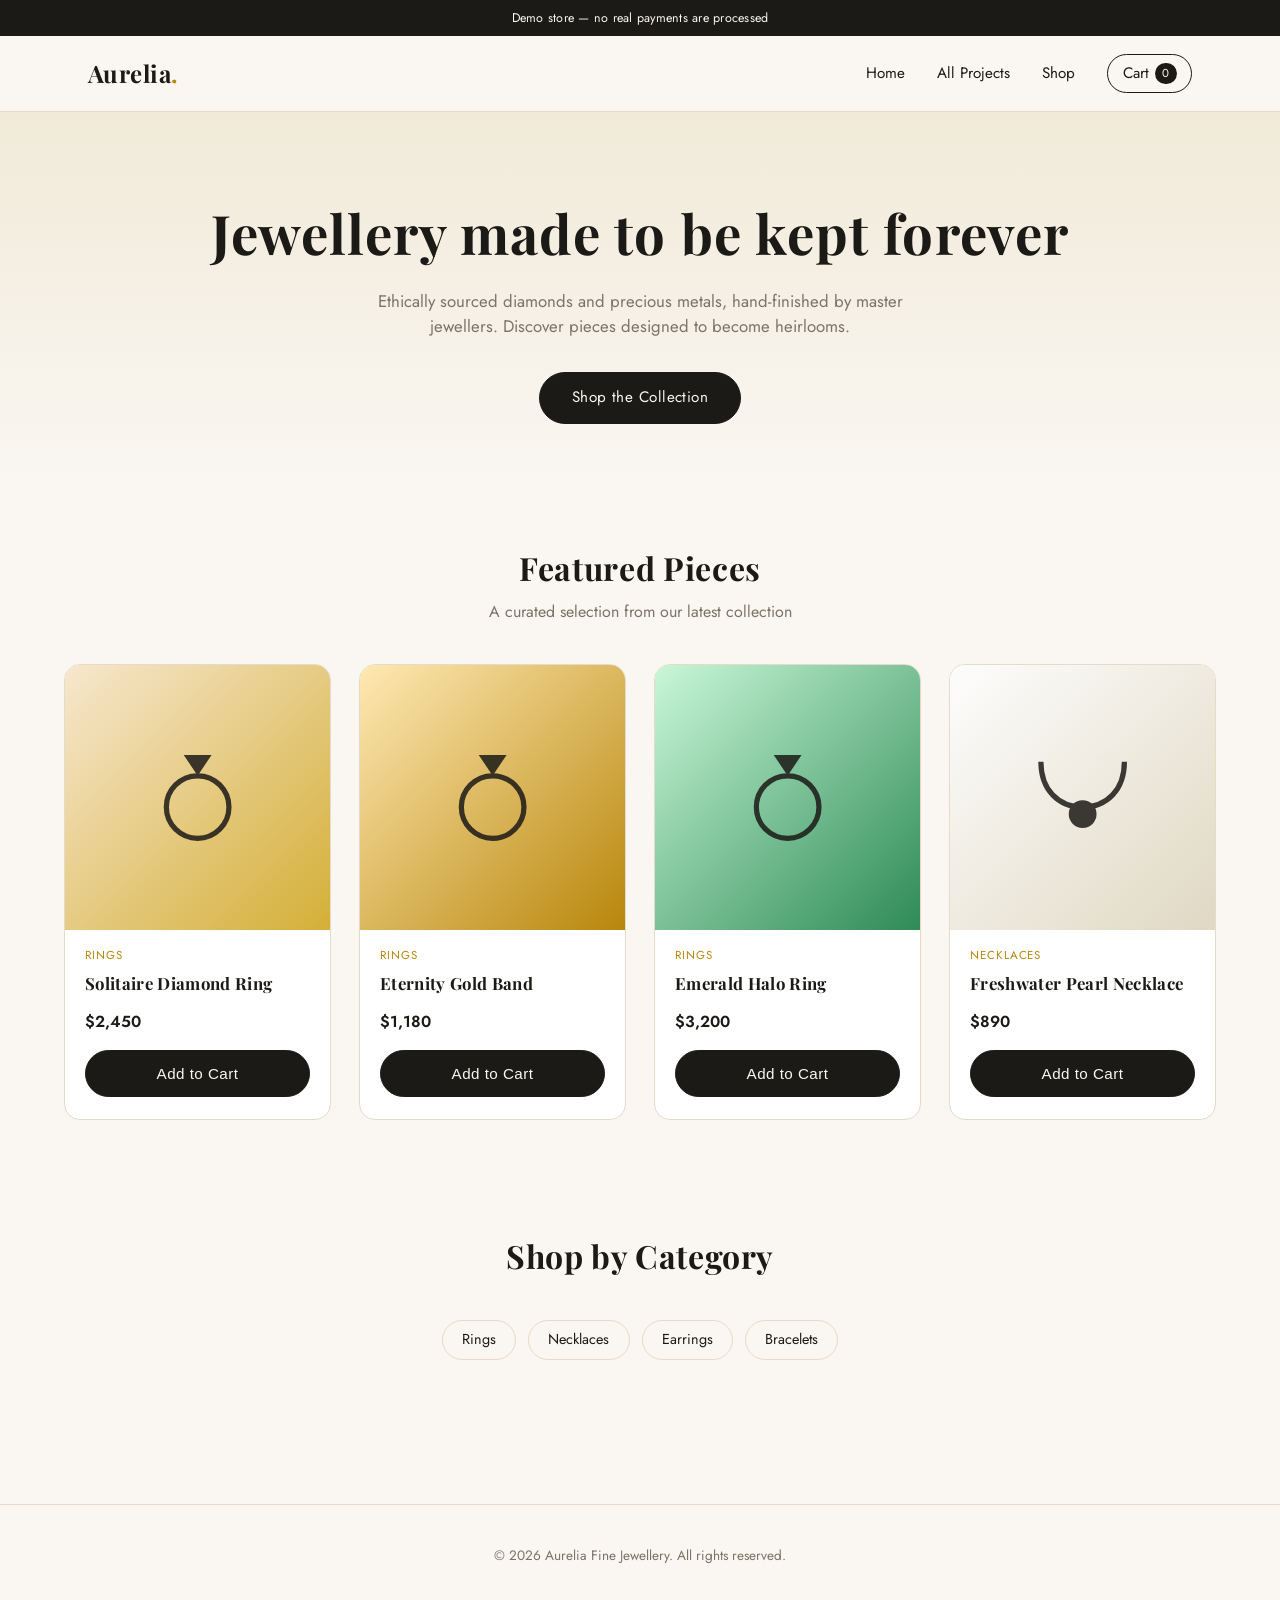
==== jewellery-store/index.html @ 6d2c1e30 "Add Aurelia demo jewellery store with cart and checkout Static HTML/CSS/JS storefront (home, shop wi" ====
<!DOCTYPE html>
<html lang="en">
  <head>
    <meta charset="UTF-8" />
    <meta name="viewport" content="width=device-width, initial-scale=1.0" />
    <title>Aurelia &mdash; Fine Jewellery</title>
    <link rel="icon" href="data:image/svg+xml,<svg xmlns=%22http://www.w3.org/2000/svg%22 viewBox=%220 0 100 100%22><text y=%22.9em%22 font-size=%2290%22>💍</text></svg>" />
    <link rel="stylesheet" href="css/style.css" />
  </head>
  <body>
    <div class="disclaimer">
      Demo store &mdash; no real payments are processed
    </div>

    <header class="site-header">
      <div class="container">
        <a class="brand" href="index.html">Aurelia<span>.</span></a>
        <nav class="nav">
          <a href="index.html">Home</a>
          <a href="../index.html">All Projects</a>
          <a href="shop.html">Shop</a>
          <a href="cart.html" class="cart-link">
            Cart <span class="cart-count" data-cart-count>0</span>
          </a>
        </nav>
      </div>
    </header>

    <section class="hero">
      <div class="container">
        <h1>Jewellery made to be kept forever</h1>
        <p>
          Ethically sourced diamonds and precious metals, hand-finished by
          master jewellers. Discover pieces designed to become heirlooms.
        </p>
        <a class="btn" href="shop.html">Shop the Collection</a>
      </div>
    </section>

    <section class="section container">
      <div class="section-heading">
        <h2>Featured Pieces</h2>
        <p>A curated selection from our latest collection</p>
      </div>
      <div class="grid" id="featured-grid"></div>
    </section>

    <section class="section container">
      <div class="section-heading">
        <h2>Shop by Category</h2>
      </div>
      <div class="categories" id="category-links"></div>
    </section>

    <footer class="site-footer">
      <div class="container">
        &copy; 2026 Aurelia Fine Jewellery. All rights reserved.
      </div>
    </footer>

    <script src="js/products.js"></script>
    <script src="js/icons.js"></script>
    <script src="js/cart.js"></script>
    <script src="js/card.js"></script>
    <script src="js/main.js"></script>
  </body>
</html>
---- jewellery-store/css/style.css ----
@import url("https://fonts.googleapis.com/css2?family=Playfair+Display:wght@500;700&family=Jost:wght@400;500;600&display=swap");

:root {
  --ink: #1c1a17;
  --paper: #faf7f2;
  --cream: #f1ead9;
  --gold: #b8860b;
  --gold-light: #d4af37;
  --muted: #7a7466;
  --border: #e4dcc9;
  --danger: #9b3a3a;
}

* {
  box-sizing: border-box;
}

body {
  margin: 0;
  font-family: "Jost", sans-serif;
  background: var(--paper);
  color: var(--ink);
  line-height: 1.5;
}

h1,
h2,
h3,
.brand {
  font-family: "Playfair Display", serif;
  letter-spacing: 0.02em;
}

a {
  color: inherit;
}

img,
svg {
  max-width: 100%;
  display: block;
}

.container {
  max-width: 72rem;
  margin: 0 auto;
  padding: 0 1.5rem;
}

/* Header */
.site-header {
  position: sticky;
  top: 0;
  z-index: 50;
  background: var(--paper);
  border-bottom: 1px solid var(--border);
}

.site-header .container {
  display: flex;
  align-items: center;
  justify-content: space-between;
  padding-top: 1.1rem;
  padding-bottom: 1.1rem;
}

.brand {
  font-size: 1.5rem;
  font-weight: 700;
  text-decoration: none;
  color: var(--ink);
}

.brand span {
  color: var(--gold);
}

.nav {
  display: flex;
  align-items: center;
  gap: 2rem;
}

.nav a {
  text-decoration: none;
  font-size: 0.95rem;
  color: var(--ink);
  position: relative;
}

.nav a:hover {
  color: var(--gold);
}

.cart-link {
  display: flex;
  align-items: center;
  gap: 0.4rem;
  border: 1px solid var(--ink);
  padding: 0.45rem 0.9rem;
  border-radius: 999px;
  text-decoration: none;
}

.cart-link:hover {
  border-color: var(--gold);
  color: var(--gold);
}

.cart-count {
  background: var(--ink);
  color: var(--paper);
  font-size: 0.72rem;
  min-width: 1.35rem;
  height: 1.35rem;
  border-radius: 999px;
  display: inline-flex;
  align-items: center;
  justify-content: center;
}

/* Hero */
.hero {
  background: linear-gradient(180deg, var(--cream), var(--paper));
  padding: 5rem 0 4rem;
  text-align: center;
}

.hero h1 {
  font-size: clamp(2.2rem, 5vw, 3.4rem);
  margin: 0 0 1rem;
}

.hero p {
  max-width: 34rem;
  margin: 0 auto 2rem;
  color: var(--muted);
  font-size: 1.05rem;
}

.btn {
  display: inline-block;
  padding: 0.85rem 2rem;
  background: var(--ink);
  color: var(--paper);
  text-decoration: none;
  border-radius: 999px;
  font-size: 0.95rem;
  letter-spacing: 0.03em;
  border: 1px solid var(--ink);
  cursor: pointer;
  transition: background 0.15s ease, color 0.15s ease;
}

.btn:hover {
  background: var(--gold);
  border-color: var(--gold);
}

.btn-outline {
  background: transparent;
  color: var(--ink);
}

.btn-outline:hover {
  background: var(--ink);
  color: var(--paper);
}

.btn-block {
  display: block;
  width: 100%;
  text-align: center;
}

.btn[disabled] {
  opacity: 0.5;
  cursor: not-allowed;
  background: var(--ink);
}

/* Section headings */
.section {
  padding: 3.5rem 0;
}

.section-heading {
  text-align: center;
  margin-bottom: 2.5rem;
}

.section-heading h2 {
  font-size: 2rem;
  margin: 0 0 0.5rem;
}

.section-heading p {
  color: var(--muted);
  margin: 0;
}

/* Category pills */
.categories {
  display: flex;
  justify-content: center;
  flex-wrap: wrap;
  gap: 0.75rem;
  margin-bottom: 2.5rem;
}

.category-pill {
  padding: 0.5rem 1.2rem;
  border: 1px solid var(--border);
  border-radius: 999px;
  text-decoration: none;
  font-size: 0.9rem;
  color: var(--ink);
  background: var(--paper);
  cursor: pointer;
}

.category-pill.active,
.category-pill:hover {
  background: var(--ink);
  color: var(--paper);
  border-color: var(--ink);
}

/* Product grid */
.grid {
  display: grid;
  grid-template-columns: repeat(auto-fill, minmax(15.5rem, 1fr));
  gap: 1.75rem;
}

.card {
  background: #fff;
  border: 1px solid var(--border);
  border-radius: 16px;
  overflow: hidden;
  display: flex;
  flex-direction: column;
  transition: transform 0.15s ease, box-shadow 0.15s ease;
}

.card:hover {
  transform: translateY(-4px);
  box-shadow: 0 12px 28px rgba(28, 26, 23, 0.08);
}

.card-media {
  aspect-ratio: 1 / 1;
  display: flex;
  align-items: center;
  justify-content: center;
}

.card-media svg {
  width: 42%;
  height: 42%;
  opacity: 0.85;
}

.card-body {
  padding: 1.1rem 1.25rem 1.4rem;
  display: flex;
  flex-direction: column;
  gap: 0.4rem;
  flex-grow: 1;
}

.card-category {
  font-size: 0.72rem;
  text-transform: uppercase;
  letter-spacing: 0.08em;
  color: var(--gold);
}

.card-body h3 {
  margin: 0;
  font-size: 1.05rem;
}

.card-price {
  font-weight: 600;
  margin-top: auto;
  padding-top: 0.5rem;
}

.card-body .btn {
  margin-top: 0.6rem;
}

/* Cart page */
.cart-table {
  width: 100%;
  border-collapse: collapse;
}

.cart-table th,
.cart-table td {
  text-align: left;
  padding: 1rem 0.5rem;
  border-bottom: 1px solid var(--border);
  vertical-align: middle;
}

.cart-item {
  display: flex;
  align-items: center;
  gap: 1rem;
}

.cart-item-media {
  width: 4rem;
  height: 4rem;
  border-radius: 10px;
  flex-shrink: 0;
  display: flex;
  align-items: center;
  justify-content: center;
}

.cart-item-media svg {
  width: 55%;
  height: 55%;
}

.qty-input {
  width: 4rem;
  padding: 0.4rem;
  border: 1px solid var(--border);
  border-radius: 8px;
  font-family: inherit;
}

.remove-btn {
  background: none;
  border: none;
  color: var(--danger);
  cursor: pointer;
  font-size: 0.85rem;
  text-decoration: underline;
}

.cart-summary {
  max-width: 24rem;
  margin-left: auto;
  margin-top: 2rem;
  padding: 1.5rem;
  background: var(--cream);
  border-radius: 16px;
}

.cart-summary-row {
  display: flex;
  justify-content: space-between;
  margin-bottom: 0.6rem;
}

.cart-summary-row.total {
  font-weight: 700;
  font-size: 1.15rem;
  border-top: 1px solid var(--border);
  padding-top: 0.8rem;
  margin-top: 0.8rem;
}

.empty-state {
  text-align: center;
  padding: 4rem 1rem;
  color: var(--muted);
}

/* Checkout */
.checkout-layout {
  display: grid;
  grid-template-columns: 1.3fr 1fr;
  gap: 3rem;
  align-items: start;
}

@media (max-width: 55rem) {
  .checkout-layout {
    grid-template-columns: 1fr;
  }
}

.form-group {
  margin-bottom: 1.1rem;
}

.form-group label {
  display: block;
  font-size: 0.85rem;
  margin-bottom: 0.35rem;
  color: var(--muted);
}

.form-group input,
.form-group select {
  width: 100%;
  padding: 0.7rem 0.85rem;
  border: 1px solid var(--border);
  border-radius: 10px;
  font-family: inherit;
  font-size: 0.95rem;
  background: #fff;
}

.form-row {
  display: grid;
  grid-template-columns: 1fr 1fr;
  gap: 1rem;
}

.order-summary {
  background: var(--cream);
  border-radius: 16px;
  padding: 1.5rem;
}

.order-summary-item {
  display: flex;
  justify-content: space-between;
  font-size: 0.9rem;
  margin-bottom: 0.6rem;
  color: var(--muted);
}

.confirmation {
  text-align: center;
  padding: 4rem 1rem;
}

.confirmation .checkmark {
  width: 4rem;
  height: 4rem;
  margin: 0 auto 1.5rem;
}

.order-number {
  font-family: "Playfair Display", serif;
  font-size: 1.3rem;
  color: var(--gold);
  margin: 0.5rem 0 2rem;
}

/* Footer */
.site-footer {
  border-top: 1px solid var(--border);
  padding: 2.5rem 0;
  text-align: center;
  color: var(--muted);
  font-size: 0.85rem;
  margin-top: 3rem;
}

.disclaimer {
  background: var(--ink);
  color: var(--paper);
  text-align: center;
  font-size: 0.78rem;
  padding: 0.55rem 1rem;
  letter-spacing: 0.02em;
}

@media (prefers-color-scheme: dark) {
  :root {
    --ink: #f2ede3;
    --paper: #17140f;
    --cream: #201b14;
    --border: #332c20;
    --muted: #a99f8b;
  }
  .card {
    background: #1d1811;
  }
  .form-group input,
  .form-group select {
    background: #1d1811;
    color: var(--ink);
  }
}
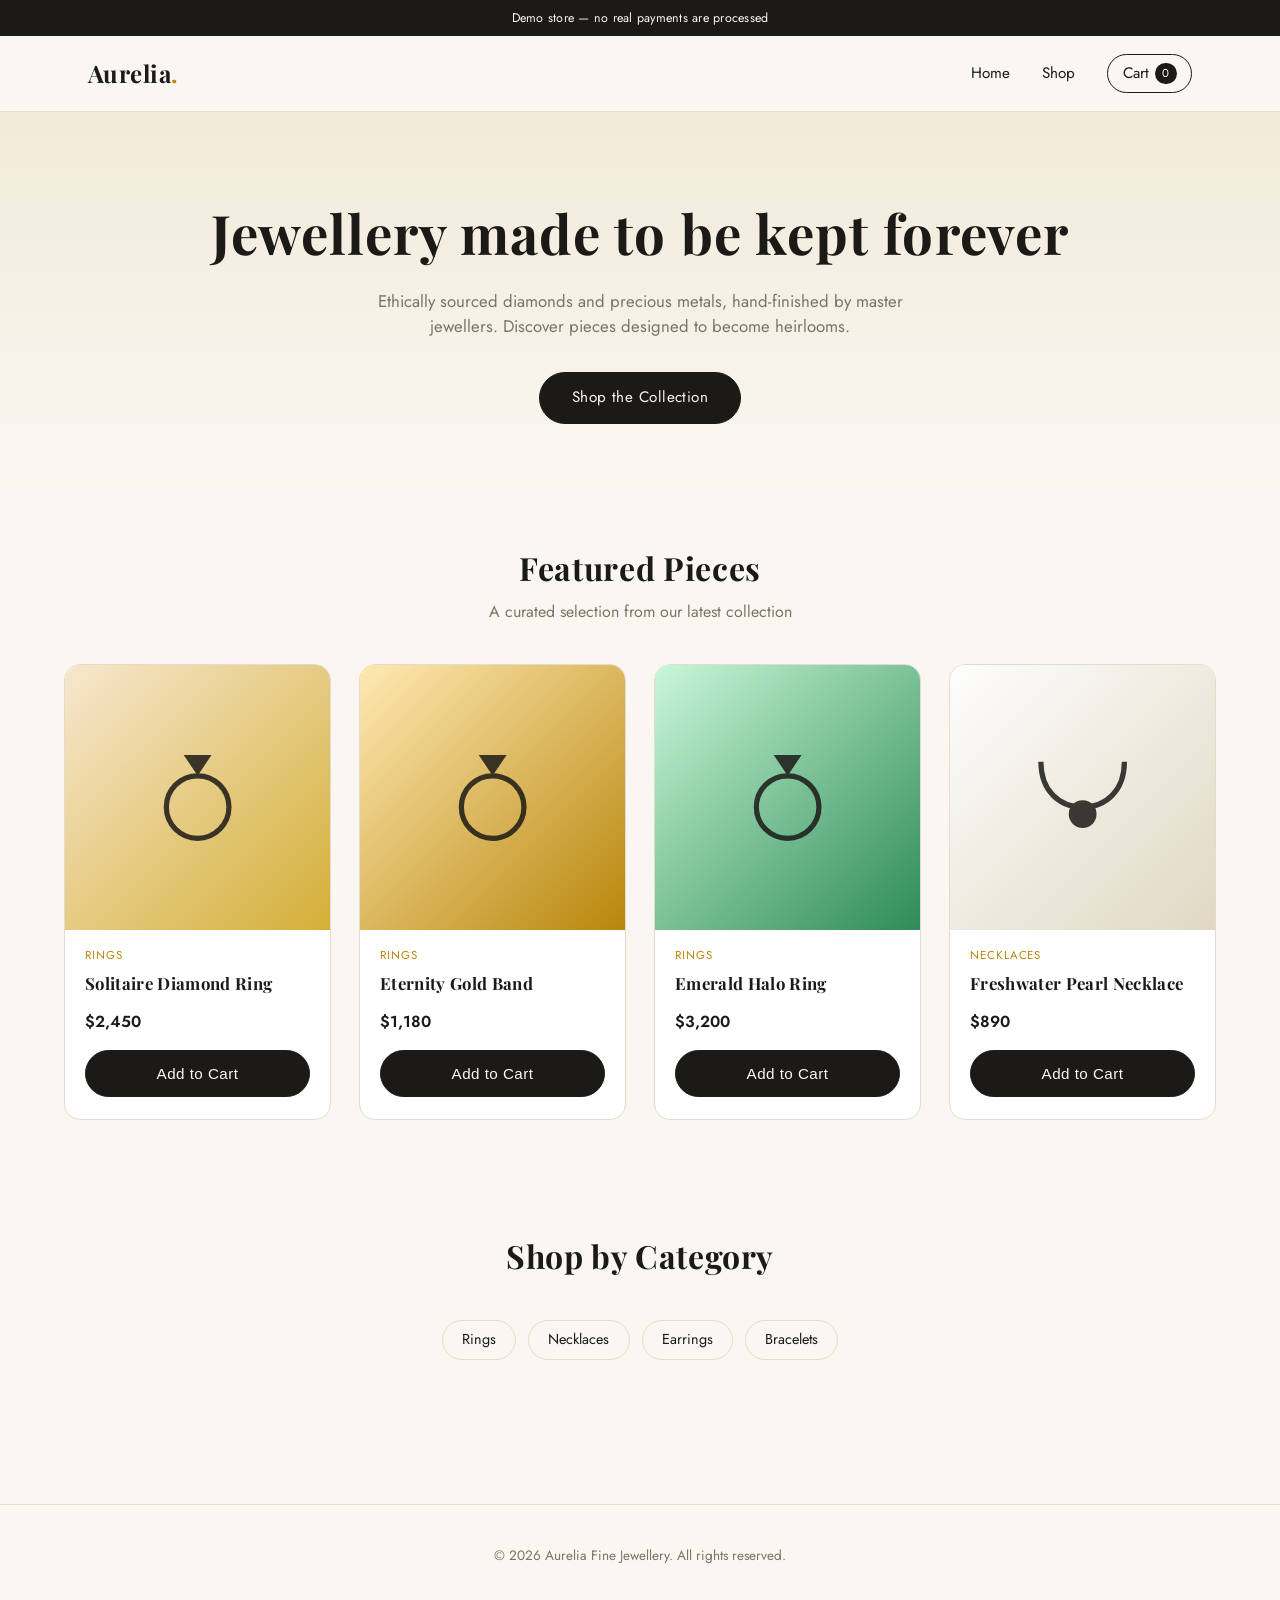
==== commit 94d05011: "Remove JavaScript course content, keep only the jewellery store Deletes all numbered course lesson f" ====
--- a/jewellery-store/index.html
+++ b/jewellery-store/index.html
@@ -17,7 +17,6 @@
         <a class="brand" href="index.html">Aurelia<span>.</span></a>
         <nav class="nav">
           <a href="index.html">Home</a>
-          <a href="../index.html">All Projects</a>
           <a href="shop.html">Shop</a>
           <a href="cart.html" class="cart-link">
             Cart <span class="cart-count" data-cart-count>0</span>
